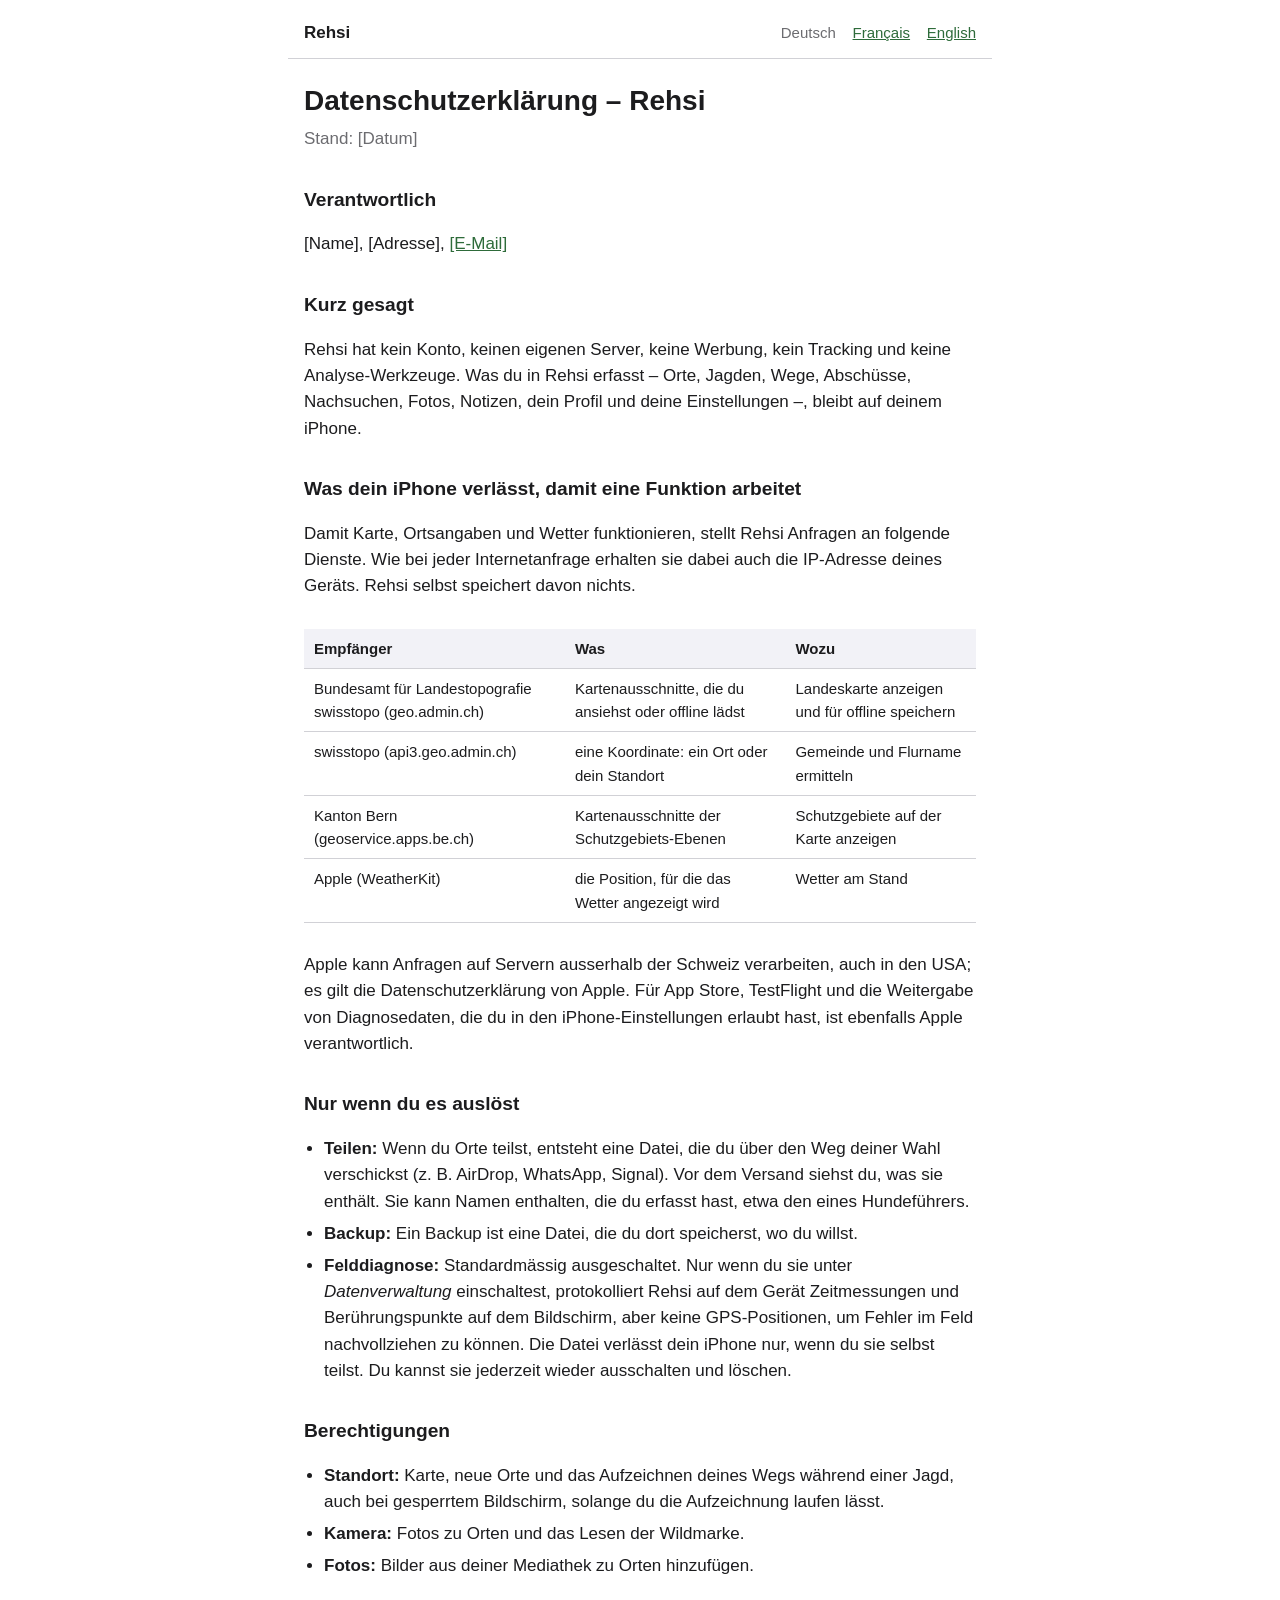
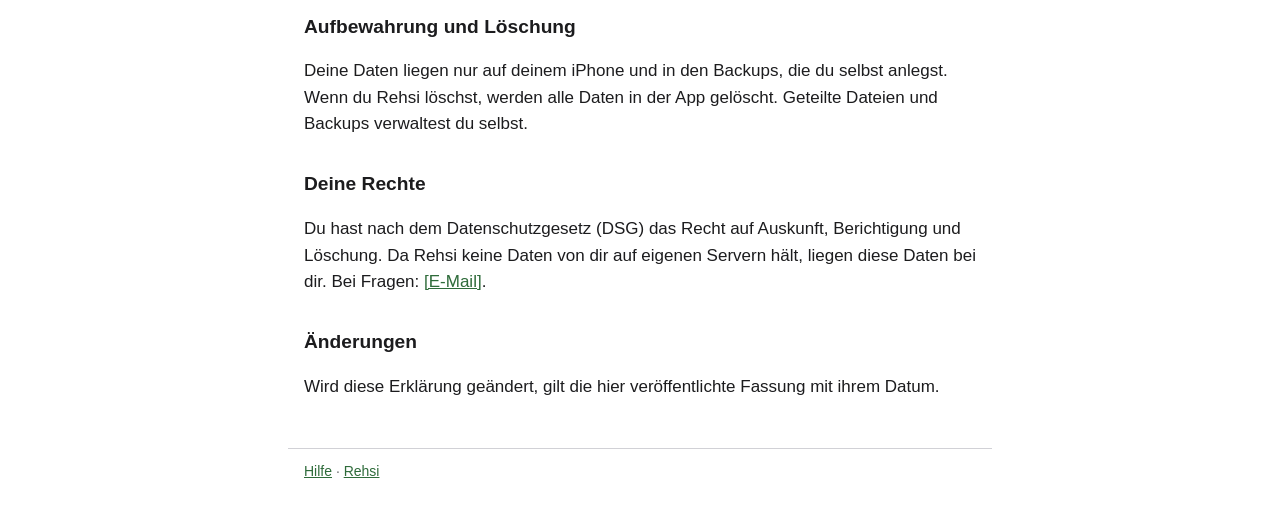
==== de/datenschutz/index.html @ aa8cd871 "Add the privacy policy and help pages in German, French and English The approved drafts from Rehsi #" ====
<!doctype html>
<html lang="de">
<head>
<meta charset="utf-8">
<meta name="viewport" content="width=device-width, initial-scale=1">
<meta http-equiv="Content-Security-Policy" content="default-src 'none'; style-src 'self'; img-src 'self'; base-uri 'none'; form-action 'none'">
<meta name="referrer" content="no-referrer">
<title>Datenschutzerklärung – Rehsi</title>
<link rel="stylesheet" href="../../assets/site.css">
</head>
<body>
<header>
  <a class="home" href="../../">Rehsi</a>
  <nav class="languages" aria-label="Sprache">
    <span aria-current="page">Deutsch</span>
    <a href="../../fr/confidentialite/" hreflang="fr" lang="fr">Français</a>
    <a href="../../en/privacy/" hreflang="en" lang="en">English</a>
  </nav>
</header>
<main>
<h1>Datenschutzerklärung – Rehsi</h1>
<p class="date">Stand: [Datum]</p>

<h2>Verantwortlich</h2>
<p>[Name], [Adresse], <a href="mailto:[E-Mail]">[E-Mail]</a></p>

<h2>Kurz gesagt</h2>
<p>Rehsi hat kein Konto, keinen eigenen Server, keine Werbung, kein Tracking und keine Analyse-Werkzeuge. Was du in Rehsi erfasst – Orte, Jagden, Wege, Abschüsse, Nachsuchen, Fotos, Notizen, dein Profil und deine Einstellungen –, bleibt auf deinem iPhone.</p>

<h2>Was dein iPhone verlässt, damit eine Funktion arbeitet</h2>
<p>Damit Karte, Ortsangaben und Wetter funktionieren, stellt Rehsi Anfragen an folgende Dienste. Wie bei jeder Internetanfrage erhalten sie dabei auch die IP-Adresse deines Geräts. Rehsi selbst speichert davon nichts.</p>
<div class="table-wrap">
<table>
  <thead>
    <tr><th>Empfänger</th><th>Was</th><th>Wozu</th></tr>
  </thead>
  <tbody>
    <tr><td>Bundesamt für Landestopografie swisstopo (geo.admin.ch)</td><td>Kartenausschnitte, die du ansiehst oder offline lädst</td><td>Landeskarte anzeigen und für offline speichern</td></tr>
    <tr><td>swisstopo (api3.geo.admin.ch)</td><td>eine Koordinate: ein Ort oder dein Standort</td><td>Gemeinde und Flurname ermitteln</td></tr>
    <tr><td>Kanton Bern (geoservice.apps.be.ch)</td><td>Kartenausschnitte der Schutzgebiets-Ebenen</td><td>Schutzgebiete auf der Karte anzeigen</td></tr>
    <tr><td>Apple (WeatherKit)</td><td>die Position, für die das Wetter angezeigt wird</td><td>Wetter am Stand</td></tr>
  </tbody>
</table>
</div>
<p>Apple kann Anfragen auf Servern ausserhalb der Schweiz verarbeiten, auch in den USA; es gilt die Datenschutzerklärung von Apple. Für App Store, TestFlight und die Weitergabe von Diagnosedaten, die du in den iPhone-Einstellungen erlaubt hast, ist ebenfalls Apple verantwortlich.</p>

<h2>Nur wenn du es auslöst</h2>
<ul>
  <li><strong>Teilen:</strong> Wenn du Orte teilst, entsteht eine Datei, die du über den Weg deiner Wahl verschickst (z.&nbsp;B. AirDrop, WhatsApp, Signal). Vor dem Versand siehst du, was sie enthält. Sie kann Namen enthalten, die du erfasst hast, etwa den eines Hundeführers.</li>
  <li><strong>Backup:</strong> Ein Backup ist eine Datei, die du dort speicherst, wo du willst.</li>
  <li><strong>Felddiagnose:</strong> Standardmässig ausgeschaltet. Nur wenn du sie unter <em>Datenverwaltung</em> einschaltest, protokolliert Rehsi auf dem Gerät Zeitmessungen und Berührungspunkte auf dem Bildschirm, aber keine GPS-Positionen, um Fehler im Feld nachvollziehen zu können. Die Datei verlässt dein iPhone nur, wenn du sie selbst teilst. Du kannst sie jederzeit wieder ausschalten und löschen.</li>
</ul>

<h2>Berechtigungen</h2>
<ul>
  <li><strong>Standort:</strong> Karte, neue Orte und das Aufzeichnen deines Wegs während einer Jagd, auch bei gesperrtem Bildschirm, solange du die Aufzeichnung laufen lässt.</li>
  <li><strong>Kamera:</strong> Fotos zu Orten und das Lesen der Wildmarke.</li>
  <li><strong>Fotos:</strong> Bilder aus deiner Mediathek zu Orten hinzufügen.</li>
</ul>

<h2>Aufbewahrung und Löschung</h2>
<p>Deine Daten liegen nur auf deinem iPhone und in den Backups, die du selbst anlegst. Wenn du Rehsi löschst, werden alle Daten in der App gelöscht. Geteilte Dateien und Backups verwaltest du selbst.</p>

<h2>Deine Rechte</h2>
<p>Du hast nach dem Datenschutzgesetz (DSG) das Recht auf Auskunft, Berichtigung und Löschung. Da Rehsi keine Daten von dir auf eigenen Servern hält, liegen diese Daten bei dir. Bei Fragen: <a href="mailto:[E-Mail]">[E-Mail]</a>.</p>

<h2>Änderungen</h2>
<p>Wird diese Erklärung geändert, gilt die hier veröffentlichte Fassung mit ihrem Datum.</p>
</main>
<footer>
  <a href="../hilfe/">Hilfe</a> · <a href="../../">Rehsi</a>
</footer>
</body>
</html>
---- assets/site.css ----
/* Rehsi support site. Everything is local: no web fonts, no scripts, no third-party
   requests, so the site keeps the promise its privacy policy makes. */

:root {
  color-scheme: light dark;
  --bg: #ffffff;
  --text: #1c1c1e;
  --muted: #6c6c70;
  --line: #d1d1d6;
  --surface: #f2f2f7;
  --accent: #2e6b3a;
}

@media (prefers-color-scheme: dark) {
  :root {
    --bg: #000000;
    --text: #f2f2f7;
    --muted: #aeaeb2;
    --line: #3a3a3c;
    --surface: #1c1c1e;
    --accent: #7cc48a;
  }
}

* { box-sizing: border-box; }

html { -webkit-text-size-adjust: 100%; }

body {
  margin: 0;
  background: var(--bg);
  color: var(--text);
  font: 17px/1.55 -apple-system, BlinkMacSystemFont, "Segoe UI", Roboto, Helvetica, Arial, sans-serif;
}

main, header, footer {
  max-width: 44rem;
  margin: 0 auto;
  padding: 0 16px;
}

header {
  display: flex;
  flex-wrap: wrap;
  justify-content: space-between;
  align-items: baseline;
  gap: 8px 16px;
  padding-top: 20px;
  padding-bottom: 12px;
  border-bottom: 1px solid var(--line);
}

header .home {
  font-weight: 600;
  color: var(--text);
  text-decoration: none;
}

nav.languages a, nav.languages span {
  margin-left: 12px;
  font-size: 15px;
}

nav.languages span { color: var(--muted); }

h1 { font-size: 1.75rem; line-height: 1.25; margin: 1.5rem 0 0.5rem; }
h2 { font-size: 1.2rem; margin: 2rem 0 0.5rem; }

.date { color: var(--muted); margin-top: 0; }

a { color: var(--accent); }

ul { padding-left: 1.25rem; }
li { margin: 0.35rem 0; }

.table-wrap { overflow-x: auto; }

table {
  width: 100%;
  border-collapse: collapse;
  font-size: 15px;
  margin: 0.75rem 0;
}

th, td {
  text-align: left;
  vertical-align: top;
  padding: 8px 10px;
  border-bottom: 1px solid var(--line);
}

th { background: var(--surface); font-weight: 600; }

dt { font-weight: 600; margin-top: 1.5rem; }
dd { margin: 0.35rem 0 0; }

.contact {
  background: var(--surface);
  border-radius: 10px;
  padding: 12px 16px;
}

.pages { list-style: none; padding: 0; }
.pages li { margin: 0.75rem 0; }
.pages .lang { color: var(--muted); font-size: 15px; margin-left: 6px; }

footer {
  margin-top: 3rem;
  padding-top: 12px;
  padding-bottom: 32px;
  border-top: 1px solid var(--line);
  color: var(--muted);
  font-size: 14px;
}
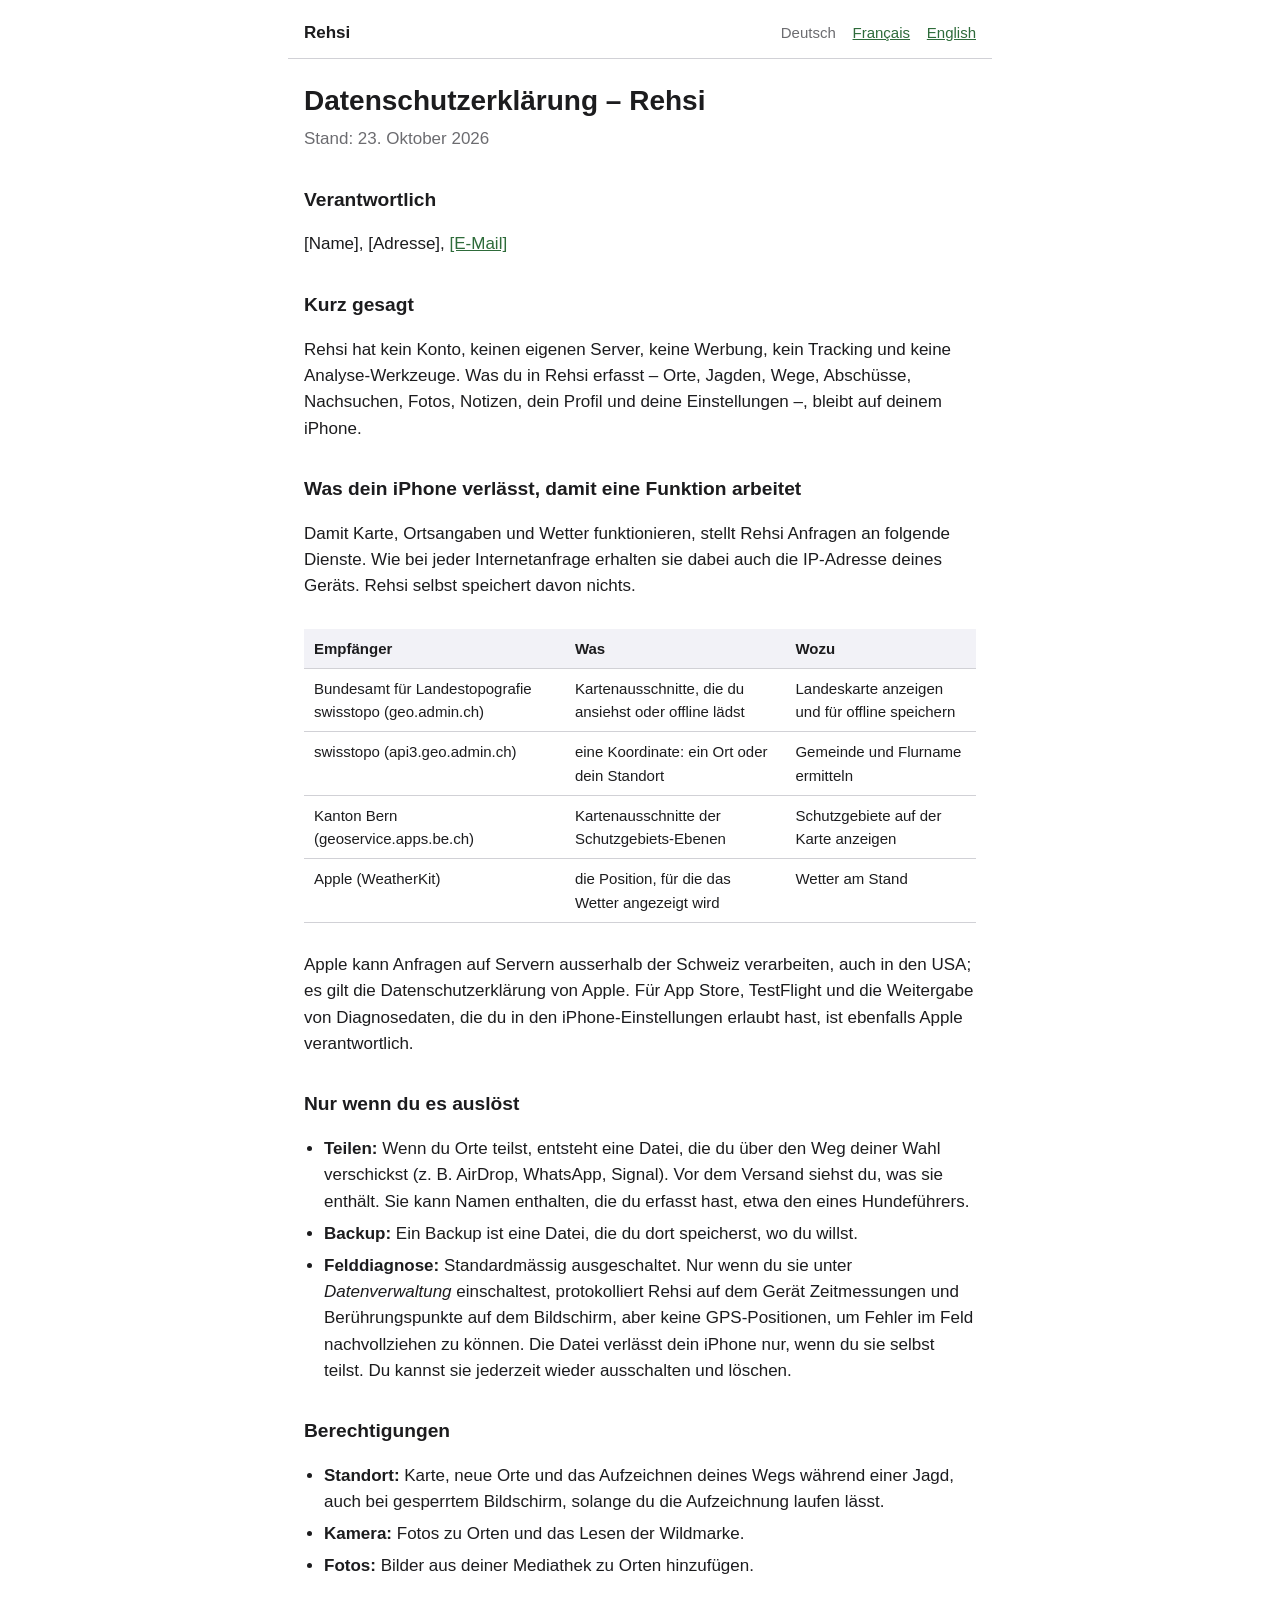
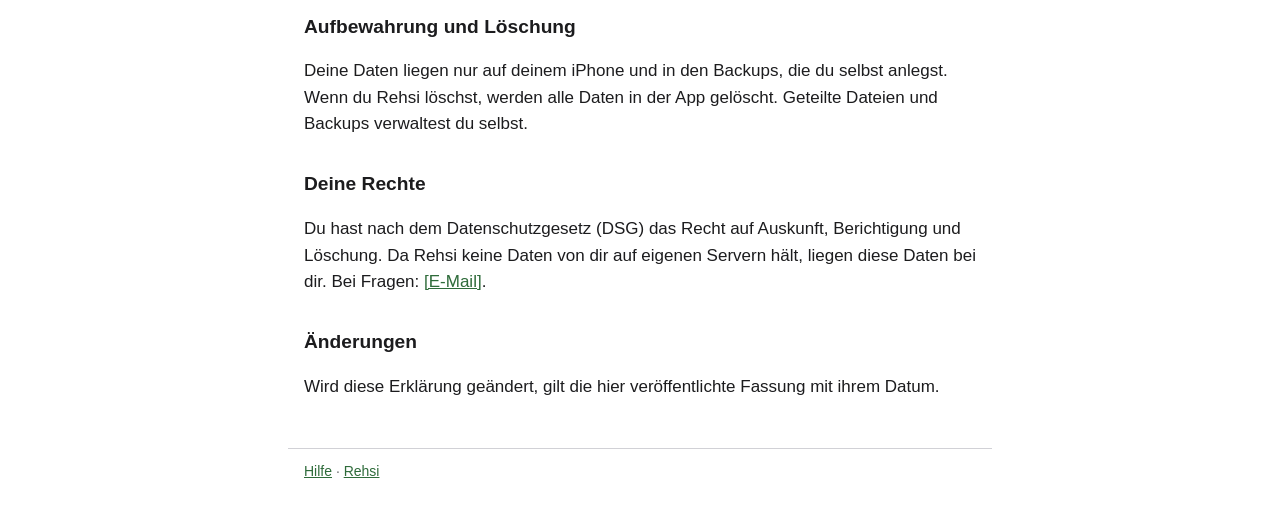
==== commit a846da53: "Fill in the responsible person's details from .env-live scripts/fill_details.py reads NAME, ADDRESS " ====
--- a/de/datenschutz/index.html
+++ b/de/datenschutz/index.html
@@ -19,10 +19,10 @@
 </header>
 <main>
 <h1>Datenschutzerklärung – Rehsi</h1>
-<p class="date">Stand: [Datum]</p>
+<p class="date">Stand: 23. Oktober 2026</p>
 
 <h2>Verantwortlich</h2>
-<p>[Name], [Adresse], <a href="mailto:[E-Mail]">[E-Mail]</a></p>
+<p><span data-fill="name">[Name]</span>, <span data-fill="address">[Adresse]</span>, <a data-fill="email" href="mailto:[E-Mail]">[E-Mail]</a></p>
 
 <h2>Kurz gesagt</h2>
 <p>Rehsi hat kein Konto, keinen eigenen Server, keine Werbung, kein Tracking und keine Analyse-Werkzeuge. Was du in Rehsi erfasst – Orte, Jagden, Wege, Abschüsse, Nachsuchen, Fotos, Notizen, dein Profil und deine Einstellungen –, bleibt auf deinem iPhone.</p>
@@ -62,7 +62,7 @@
 <p>Deine Daten liegen nur auf deinem iPhone und in den Backups, die du selbst anlegst. Wenn du Rehsi löschst, werden alle Daten in der App gelöscht. Geteilte Dateien und Backups verwaltest du selbst.</p>
 
 <h2>Deine Rechte</h2>
-<p>Du hast nach dem Datenschutzgesetz (DSG) das Recht auf Auskunft, Berichtigung und Löschung. Da Rehsi keine Daten von dir auf eigenen Servern hält, liegen diese Daten bei dir. Bei Fragen: <a href="mailto:[E-Mail]">[E-Mail]</a>.</p>
+<p>Du hast nach dem Datenschutzgesetz (DSG) das Recht auf Auskunft, Berichtigung und Löschung. Da Rehsi keine Daten von dir auf eigenen Servern hält, liegen diese Daten bei dir. Bei Fragen: <a data-fill="email" href="mailto:[E-Mail]">[E-Mail]</a>.</p>
 
 <h2>Änderungen</h2>
 <p>Wird diese Erklärung geändert, gilt die hier veröffentlichte Fassung mit ihrem Datum.</p>
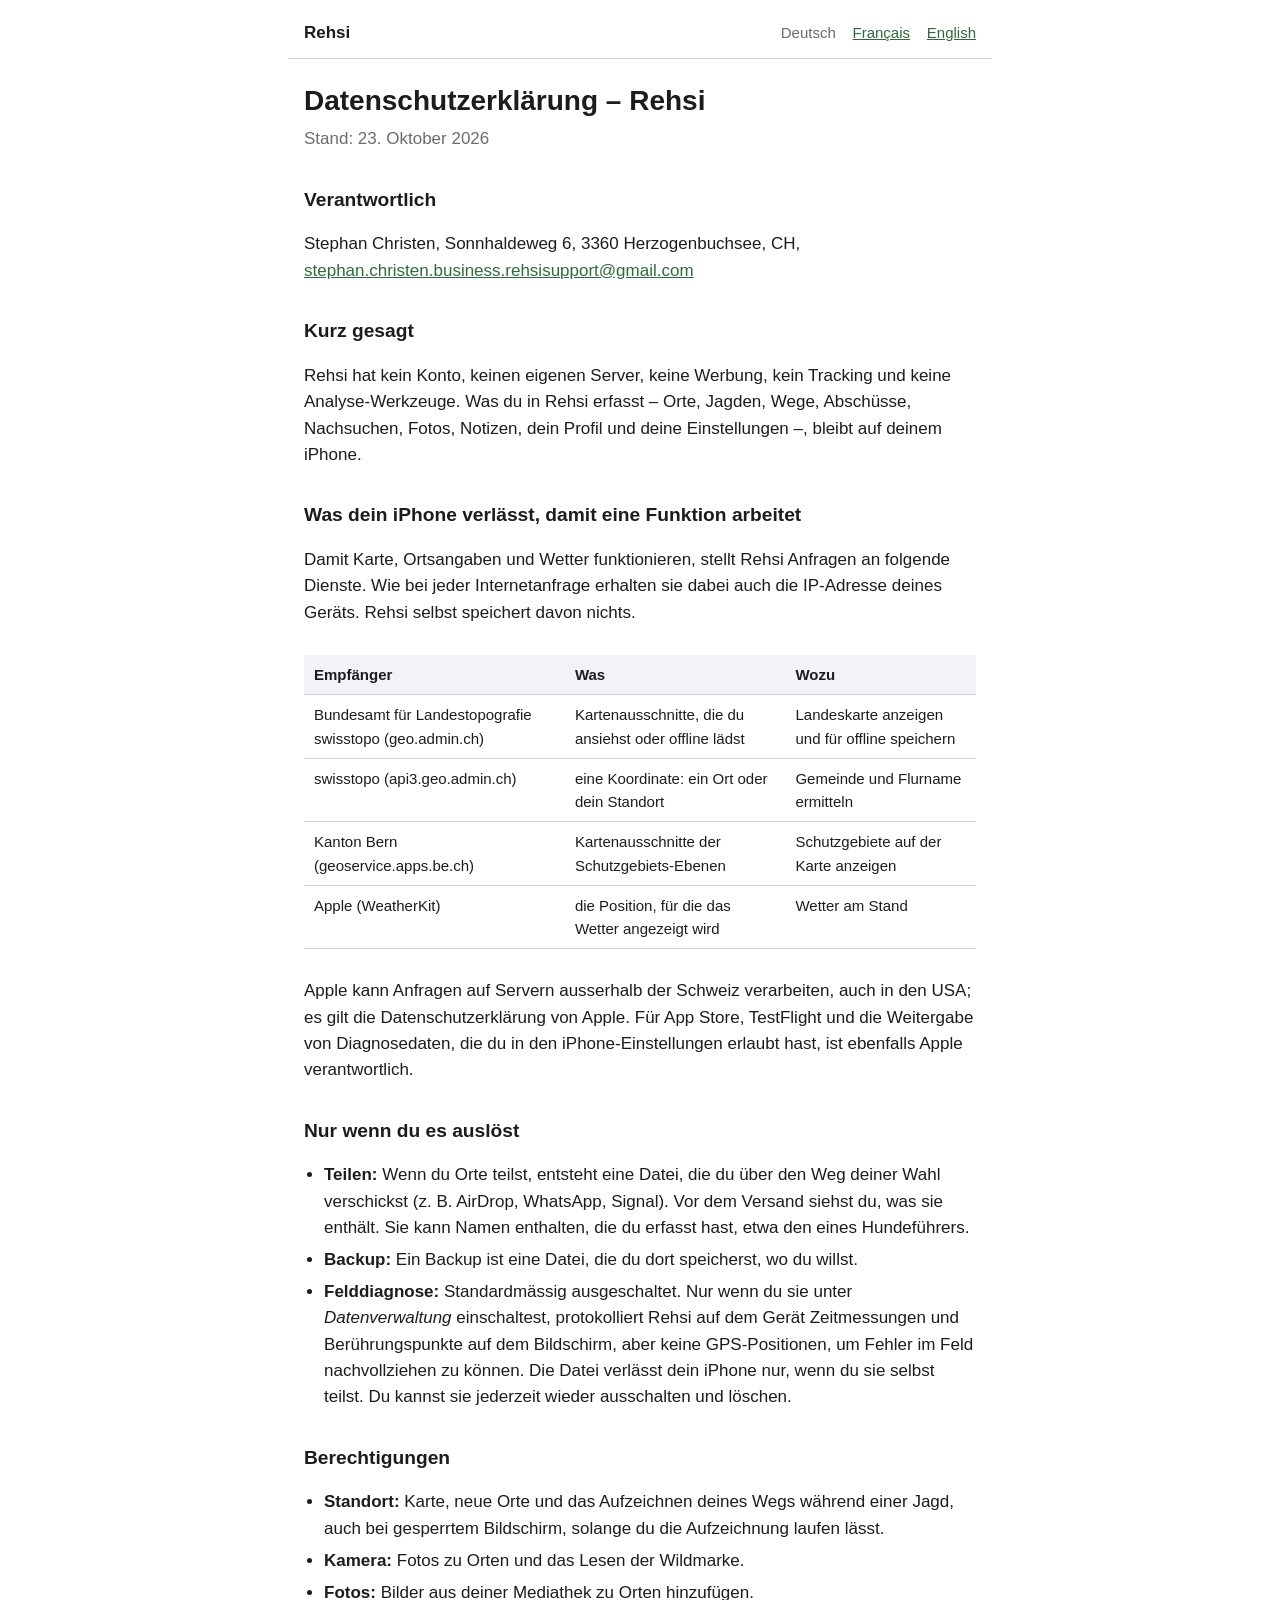
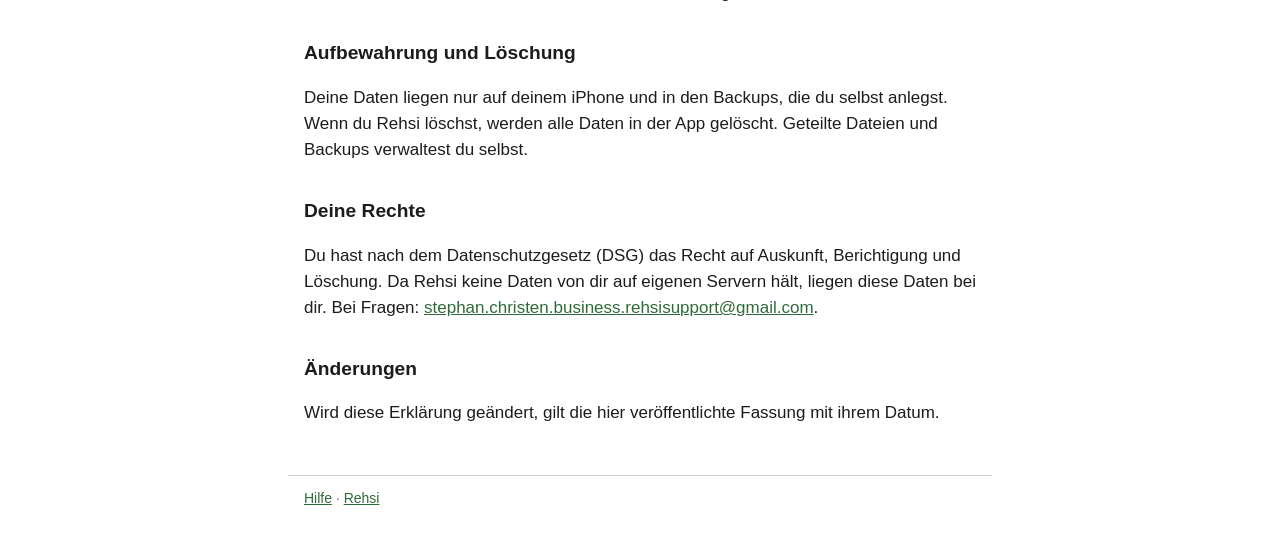
==== commit cd4104dd: "Fill in the responsible person's details Written by scripts/fill_details.py from .env-live.  Co-Auth" ====
--- a/de/datenschutz/index.html
+++ b/de/datenschutz/index.html
@@ -22,7 +22,7 @@
 <p class="date">Stand: 23. Oktober 2026</p>
 
 <h2>Verantwortlich</h2>
-<p><span data-fill="name">[Name]</span>, <span data-fill="address">[Adresse]</span>, <a data-fill="email" href="mailto:[E-Mail]">[E-Mail]</a></p>
+<p><span data-fill="name">Stephan Christen</span>, <span data-fill="address">Sonnhaldeweg 6, 3360 Herzogenbuchsee, CH</span>, <a data-fill="email" href="mailto:stephan.christen.business.rehsisupport@gmail.com">stephan.christen.business.rehsisupport@gmail.com</a></p>
 
 <h2>Kurz gesagt</h2>
 <p>Rehsi hat kein Konto, keinen eigenen Server, keine Werbung, kein Tracking und keine Analyse-Werkzeuge. Was du in Rehsi erfasst – Orte, Jagden, Wege, Abschüsse, Nachsuchen, Fotos, Notizen, dein Profil und deine Einstellungen –, bleibt auf deinem iPhone.</p>
@@ -62,7 +62,7 @@
 <p>Deine Daten liegen nur auf deinem iPhone und in den Backups, die du selbst anlegst. Wenn du Rehsi löschst, werden alle Daten in der App gelöscht. Geteilte Dateien und Backups verwaltest du selbst.</p>
 
 <h2>Deine Rechte</h2>
-<p>Du hast nach dem Datenschutzgesetz (DSG) das Recht auf Auskunft, Berichtigung und Löschung. Da Rehsi keine Daten von dir auf eigenen Servern hält, liegen diese Daten bei dir. Bei Fragen: <a data-fill="email" href="mailto:[E-Mail]">[E-Mail]</a>.</p>
+<p>Du hast nach dem Datenschutzgesetz (DSG) das Recht auf Auskunft, Berichtigung und Löschung. Da Rehsi keine Daten von dir auf eigenen Servern hält, liegen diese Daten bei dir. Bei Fragen: <a data-fill="email" href="mailto:stephan.christen.business.rehsisupport@gmail.com">stephan.christen.business.rehsisupport@gmail.com</a>.</p>
 
 <h2>Änderungen</h2>
 <p>Wird diese Erklärung geändert, gilt die hier veröffentlichte Fassung mit ihrem Datum.</p>
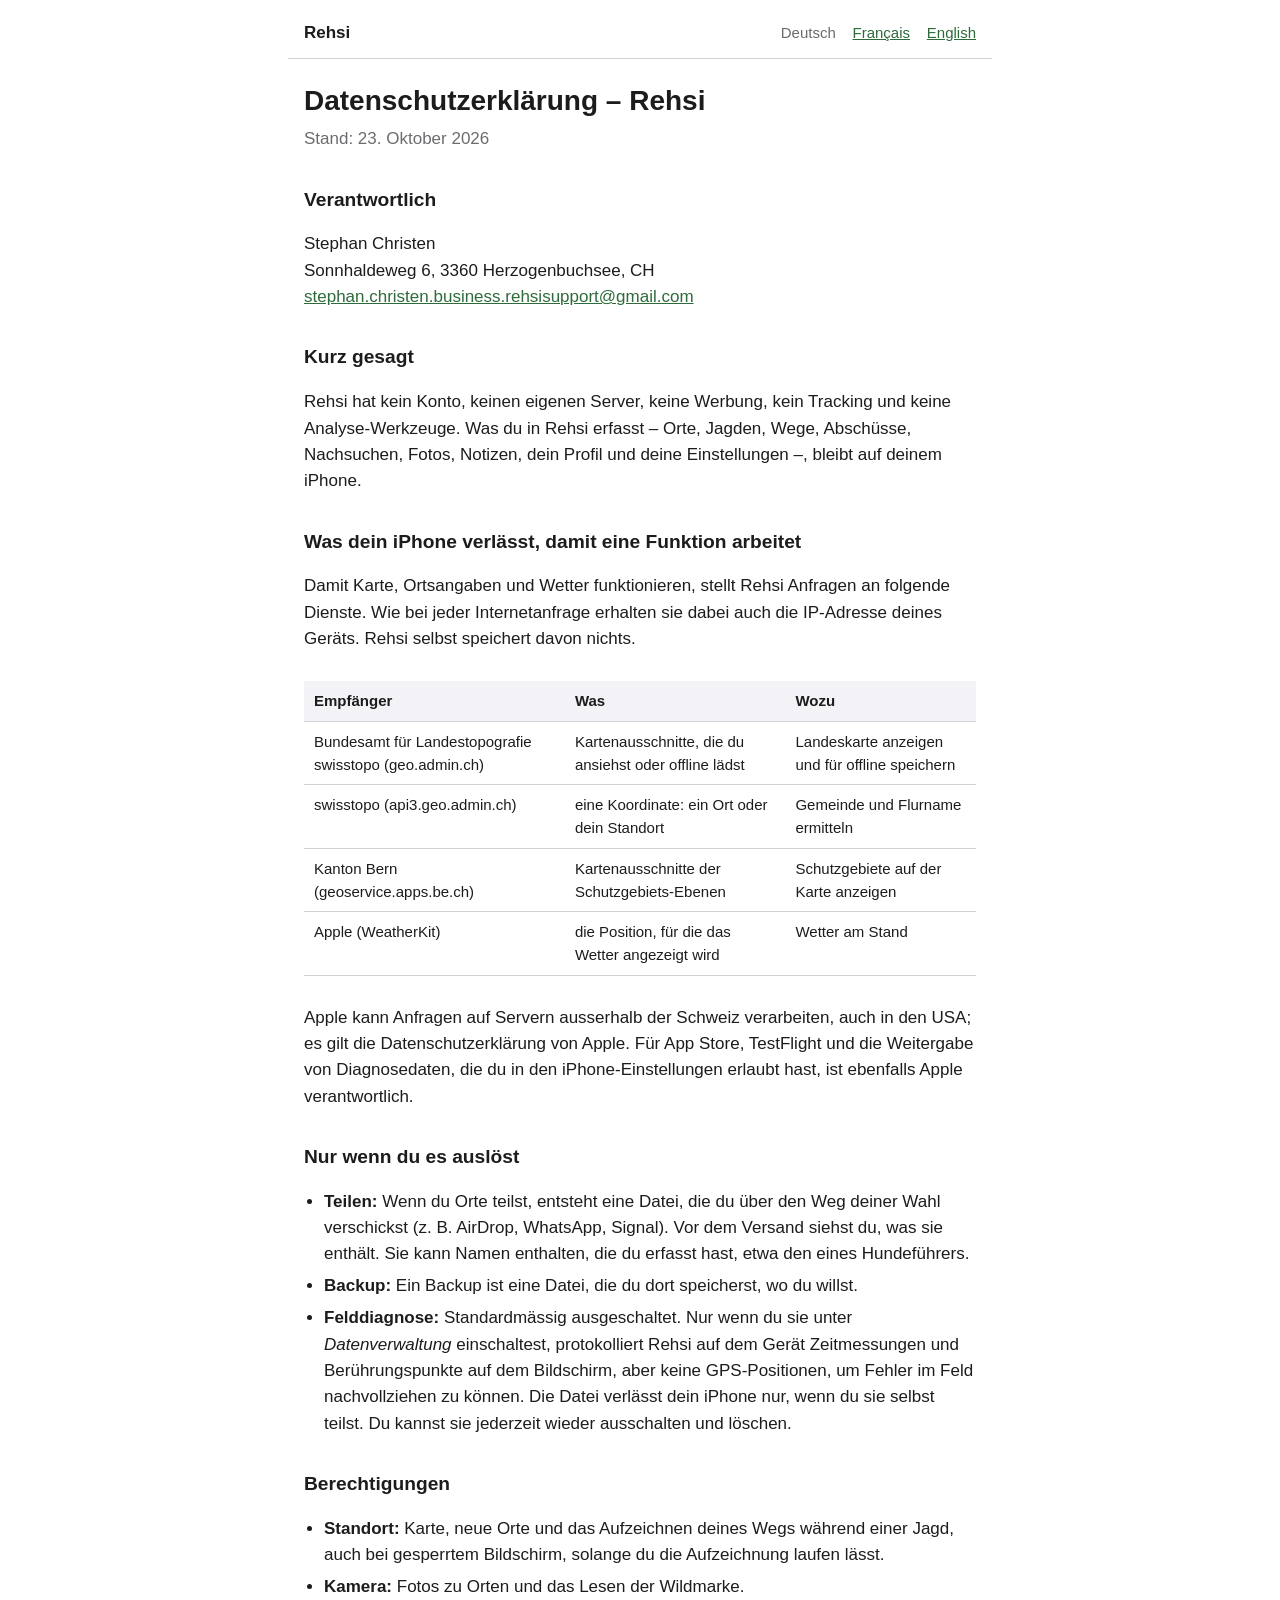
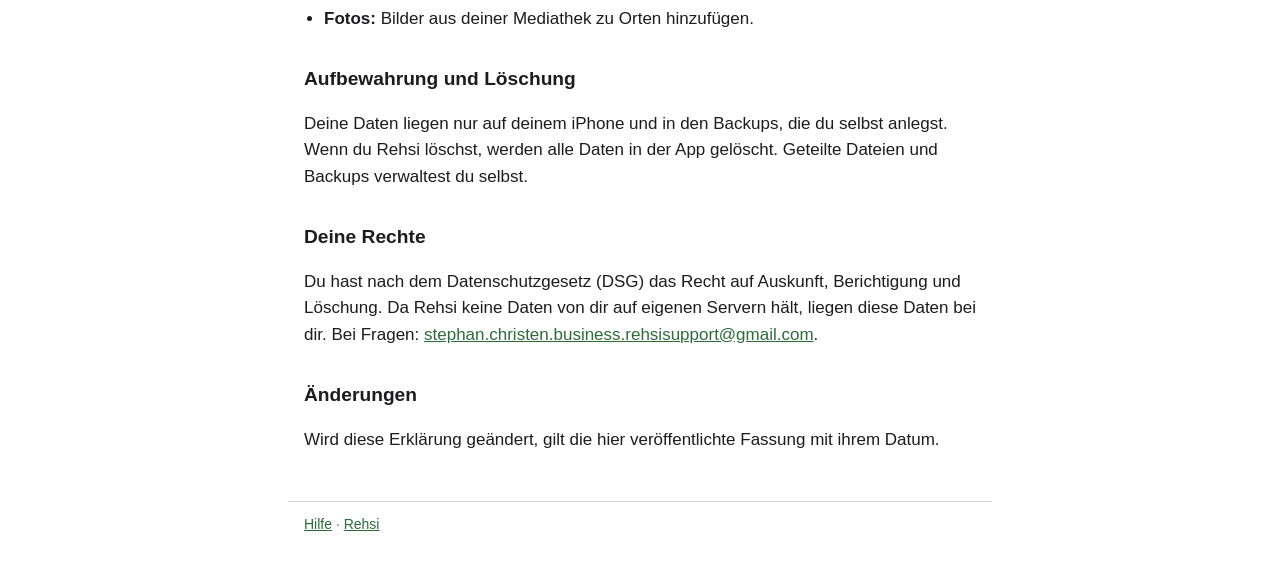
==== commit 5450f0e5: "Put the responsible person's name, address and email on separate lines On one line they were separat" ====
--- a/de/datenschutz/index.html
+++ b/de/datenschutz/index.html
@@ -22,7 +22,9 @@
 <p class="date">Stand: 23. Oktober 2026</p>
 
 <h2>Verantwortlich</h2>
-<p><span data-fill="name">Stephan Christen</span>, <span data-fill="address">Sonnhaldeweg 6, 3360 Herzogenbuchsee, CH</span>, <a data-fill="email" href="mailto:stephan.christen.business.rehsisupport@gmail.com">stephan.christen.business.rehsisupport@gmail.com</a></p>
+<p><span data-fill="name">Stephan Christen</span><br>
+<span data-fill="address">Sonnhaldeweg 6, 3360 Herzogenbuchsee, CH</span><br>
+<a data-fill="email" href="mailto:stephan.christen.business.rehsisupport@gmail.com">stephan.christen.business.rehsisupport@gmail.com</a></p>
 
 <h2>Kurz gesagt</h2>
 <p>Rehsi hat kein Konto, keinen eigenen Server, keine Werbung, kein Tracking und keine Analyse-Werkzeuge. Was du in Rehsi erfasst – Orte, Jagden, Wege, Abschüsse, Nachsuchen, Fotos, Notizen, dein Profil und deine Einstellungen –, bleibt auf deinem iPhone.</p>
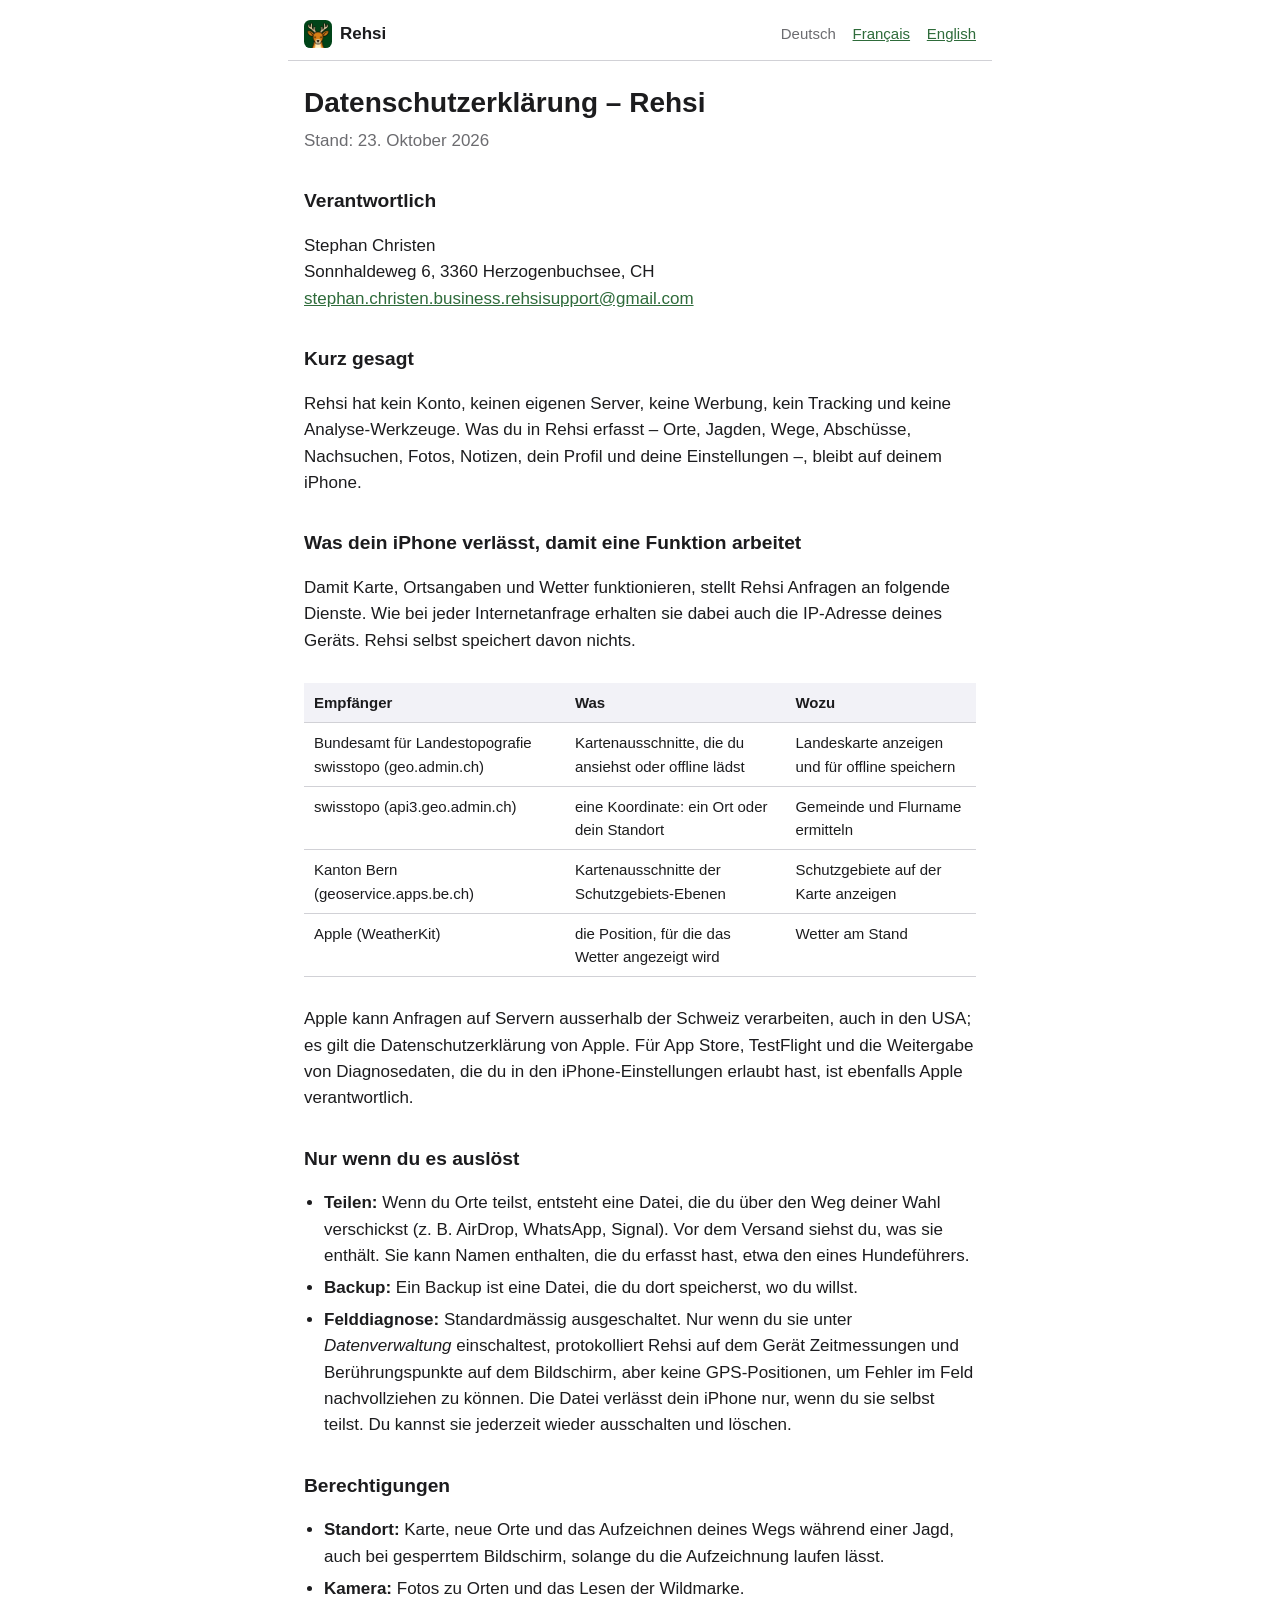
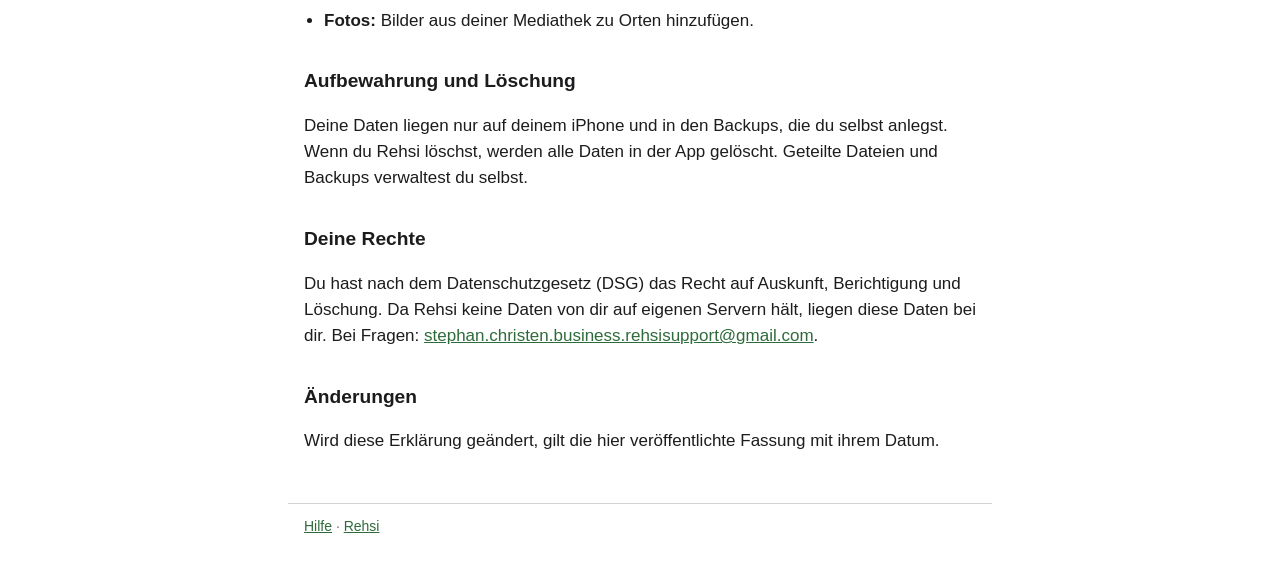
==== commit 7b5480a6: "Show the Rehsi logo, and use it as favicon and touch icon Scaled copies of the app icon from Rehsi's" ====
--- a/de/datenschutz/index.html
+++ b/de/datenschutz/index.html
@@ -7,10 +7,12 @@
 <meta name="referrer" content="no-referrer">
 <title>Datenschutzerklärung – Rehsi</title>
 <link rel="stylesheet" href="../../assets/site.css">
+<link rel="icon" type="image/png" sizes="32x32" href="../../favicon.png">
+<link rel="apple-touch-icon" href="../../apple-touch-icon.png">
 </head>
 <body>
 <header>
-  <a class="home" href="../../">Rehsi</a>
+  <a class="home" href="../../"><picture><source srcset="../../assets/rehsi-logo-dark-256.png" media="(prefers-color-scheme: dark)"><img class="logo" src="../../assets/rehsi-logo-256.png" alt="" width="28" height="28"></picture>Rehsi</a>
   <nav class="languages" aria-label="Sprache">
     <span aria-current="page">Deutsch</span>
     <a href="../../fr/confidentialite/" hreflang="fr" lang="fr">Français</a>
--- a/assets/site.css
+++ b/assets/site.css
@@ -9,6 +9,7 @@
   --line: #d1d1d6;
   --surface: #f2f2f7;
   --accent: #2e6b3a;
+  --logo-tile: transparent;
 }
 
 @media (prefers-color-scheme: dark) {
@@ -19,6 +20,7 @@
     --line: #3a3a3c;
     --surface: #1c1c1e;
     --accent: #7cc48a;
+    --logo-tile: linear-gradient(#3a3a3c, #1c1c1e);
   }
 }
 
@@ -43,7 +45,7 @@
   display: flex;
   flex-wrap: wrap;
   justify-content: space-between;
-  align-items: baseline;
+  align-items: center;
   gap: 8px 16px;
   padding-top: 20px;
   padding-bottom: 12px;
@@ -51,10 +53,32 @@
 }
 
 header .home {
+  display: inline-flex;
+  align-items: center;
+  gap: 8px;
   font-weight: 600;
   color: var(--text);
   text-decoration: none;
 }
+
+/* The app icon, rounded like on iOS. The dark artwork has no background of its own,
+   since iOS draws one behind it, so the page gives it a dark tile. */
+.logo {
+  display: block;
+  border-radius: 22.37%;
+  background: var(--logo-tile);
+}
+
+.brand {
+  display: flex;
+  align-items: center;
+  gap: 16px;
+  margin-top: 2rem;
+}
+
+.brand h1 { margin: 0; }
+
+.logo-large { width: 96px; height: 96px; }
 
 nav.languages a, nav.languages span {
   margin-left: 12px;
